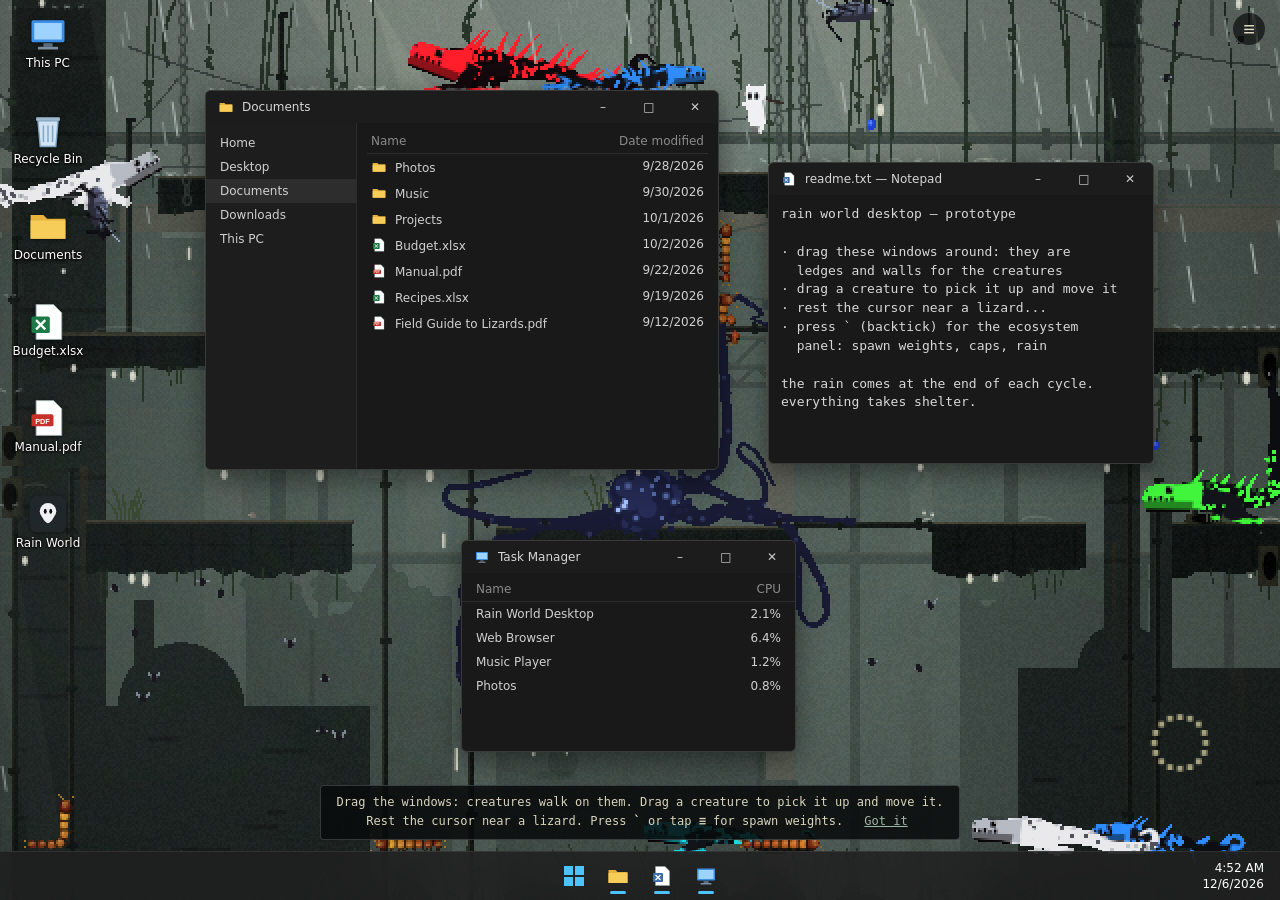
==== artifact.html @ a3a18304 "Behaviour test suite, session notes, PC checklist, Pages sync script - tests/behaviour.mjs: nine hea" ====
<!--
  The shared claude.ai Artifact build of the prototype (published at
  https://claude.ai/artifact/3nynyHKbbWPEskKUEZJxfX). Same as index.html but
  with a first-visit hint and no file downloads. The publish wraps this in a
  document skeleton, so it has no <html>/<head>. See CLAUDE.md for how to
  republish it.
-->
<title>Rain World Desktop</title>
<link rel="stylesheet" href="css/desktop.css">
<style>
  /* A deliberately single-theme page: the wallpaper is its own dark world. */
  :root { color-scheme: dark; }
  html, body { height: 100%; background: #0b0e0d; }
  .rw-hint {
    position: fixed;
    left: 50%;
    bottom: calc(60px + env(safe-area-inset-bottom, 0px));
    transform: translateX(-50%);
    z-index: 100000;
    max-width: calc(100vw - 32px);
    box-sizing: border-box;
    padding: 8px 14px;
    border: 1px solid rgba(255, 255, 255, 0.18);
    border-radius: 4px;
    background: rgba(9, 12, 12, 0.88);
    color: #d9d4bd;
    font: 12px/1.45 "Cascadia Mono", Consolas, ui-monospace, monospace;
    text-align: center;
    transition: opacity 0.6s ease;
  }
  .rw-hint button {
    margin-left: 8px;
    background: none;
    border: 0;
    color: #9fb7a8;
    font: inherit;
    cursor: pointer;
    text-decoration: underline;
  }
  .rw-hint[hidden] { display: none !important; }
  @media (prefers-reduced-motion: reduce) { .rw-hint { transition: none; } }
</style>

<canvas id="wallpaper"></canvas>
<div id="desktop"></div>
<div id="ui"></div>
<div class="rw-hint" id="rw-hint">
  Drag the windows: creatures walk on them. Drag a creature to pick it up and move it. Rest the cursor near a lizard.
  Press <b>`</b> or tap <b>≡</b> for spawn weights.
  <button type="button" id="rw-hint-close">Got it</button>
</div>

<script src="js/util.js"></script>
<script src="js/config.js"></script>
<script src="js/world.js"></script>
<script src="js/nav.js"></script>
<script src="js/background.js"></script>
<script src="js/drips.js"></script>
<script src="js/items.js"></script>
<script src="js/weapons.js"></script>
<script src="js/creatures/base.js"></script>
<script src="js/creatures/lizard.js"></script>
<script src="js/creatures/slugcat.js"></script>
<script src="js/creatures/daddy.js"></script>
<script src="js/creatures/dropwig.js"></script>
<script src="js/creatures/batfly.js"></script>
<script src="js/creatures/centipede.js"></script>
<script src="js/ecosystem.js"></script>
<script src="js/engine.js"></script>
<script src="js/geometry/mock-desktop.js"></script>
<script src="js/debug-panel.js"></script>
<script>
(function () {
  RW.noFileDownloads = true; // artifact viewers can't save files
  const cfg = RW.loadConfig();
  const provider = new RW.MockDesktop(document.getElementById('desktop'));
  const engine = new RW.Engine(document.getElementById('wallpaper'), cfg, provider);
  const panel = new RW.Panel(engine, document.getElementById('ui'));

  let rz;
  window.addEventListener('resize', () => {
    clearTimeout(rz);
    rz = setTimeout(() => engine.resize(), 250);
  });
  document.addEventListener('visibilitychange', () => (document.hidden ? engine.stop() : engine.start()));

  // First-visit hint; remembered per viewer when storage is available.
  const hint = document.getElementById('rw-hint');
  let seen = false;
  try {
    seen = localStorage.getItem('rw-hint-seen') === '1';
  } catch (e) {
    /* storage blocked: show the hint every time */
  }
  const closeHint = () => {
    hint.style.opacity = '0';
    setTimeout(() => (hint.hidden = true), 600);
    try {
      localStorage.setItem('rw-hint-seen', '1');
    } catch (e) {
      /* ignore */
    }
  };
  if (seen) hint.hidden = true;
  else setTimeout(closeHint, 14000);
  document.getElementById('rw-hint-close').addEventListener('click', closeHint);

  window.RW_APP = { engine, panel, provider };
  engine.start();
})();
</script>
---- css/desktop.css ----
/* Mock Windows 11 desktop + ecosystem panel. */
html, body {
  margin: 0;
  height: 100%;
  overflow: hidden;
  background: #0b0e0d;
  font-family: "Segoe UI Variable", "Segoe UI", system-ui, -apple-system, Roboto, sans-serif;
  user-select: none;
}

#wallpaper {
  position: fixed;
  inset: 0;
  width: 100vw;
  height: 100vh;
  image-rendering: pixelated;
  z-index: 0;
}

#desktop {
  position: fixed;
  inset: 0;
  z-index: 1;
}

/* ---- desktop icons ---- */
.icons { position: absolute; inset: 0; pointer-events: none; }
.icon {
  position: absolute;
  width: 76px;
  padding: 4px 0 6px;
  border-radius: 4px;
  text-align: center;
  pointer-events: auto;
  cursor: default;
}
.icon:hover { background: rgba(255, 255, 255, 0.12); outline: 1px solid rgba(255, 255, 255, 0.18); }
.icon-img svg { width: 44px; height: 44px; filter: drop-shadow(0 1px 2px rgba(0, 0, 0, 0.5)); }
.icon-label {
  color: #fff;
  font-size: 12px;
  line-height: 1.25;
  text-shadow: 0 1px 2px #000, 0 0 3px #000;
  padding: 0 2px;
  word-wrap: break-word;
}

/* ---- windows ---- */
.win {
  position: absolute;
  display: flex;
  flex-direction: column;
  background: #202020;
  border: 1px solid #3a3a3a;
  border-radius: 6px;
  box-shadow: 0 8px 28px rgba(0, 0, 0, 0.45), 0 0 0 1px rgba(255, 255, 255, 0.05) inset;
  overflow: hidden;
  min-width: 200px;
}
.win-bar {
  height: 32px;
  flex: none;
  display: flex;
  align-items: center;
  gap: 8px;
  padding-left: 12px;
  background: #1c1c1c;
  font-size: 12px;
  color: #d6d6d6;
  cursor: default;
}
.win-ico svg { width: 16px; height: 16px; display: block; }
.win-title { flex: 1; white-space: nowrap; overflow: hidden; text-overflow: ellipsis; }
.win-ctrls { display: flex; height: 100%; }
.win-c { width: 46px; display: flex; align-items: center; justify-content: center; font-size: 12px; color: #cfcfcf; }
.win-c:hover { background: rgba(255, 255, 255, 0.08); }
.win-x:hover { background: #c42b1c; color: #fff; }
.win-body { flex: 1; display: flex; overflow: hidden; background: #191919; font-size: 12px; color: #d0d0d0; }
.win-resize { position: absolute; right: 0; bottom: 0; width: 14px; height: 14px; cursor: nwse-resize; }

.ex-side { width: 150px; flex: none; background: #1d1d1d; border-right: 1px solid #2c2c2c; padding: 8px 0; }
.ex-side div { padding: 5px 14px; }
.ex-side .sel { background: #2d2d2d; }
.ex-main { flex: 1; padding: 6px 10px; overflow: hidden; }
.ex-head, .ex-row { display: flex; justify-content: space-between; padding: 5px 4px; }
.ex-head { color: #8a8a8a; border-bottom: 1px solid #2c2c2c; }
.ex-row i svg { width: 16px; height: 16px; vertical-align: -3px; margin-right: 8px; }
.ex-row:hover { background: #262626; }
.np { margin: 0; padding: 10px 12px; font: 13px/1.45 Consolas, "Cascadia Mono", monospace; color: #d8d8d8; white-space: pre-wrap; }
.tm { flex: 1; padding: 4px 0; }
.tm-row { display: flex; justify-content: space-between; padding: 5px 14px; }
.tm-h { color: #8a8a8a; border-bottom: 1px solid #2c2c2c; }

/* ---- taskbar ---- */
.taskbar {
  position: absolute;
  left: 0;
  right: 0;
  bottom: 0;
  height: 48px;
  background: rgba(32, 32, 32, 0.86);
  backdrop-filter: blur(18px);
  border-top: 1px solid rgba(255, 255, 255, 0.08);
  display: flex;
  align-items: center;
  justify-content: center;
}
.tb-mid { display: flex; gap: 4px; }
.tb-btn {
  width: 40px;
  height: 40px;
  border-radius: 4px;
  display: flex;
  align-items: center;
  justify-content: center;
  position: relative;
}
.tb-btn:hover { background: rgba(255, 255, 255, 0.08); }
.tb-btn svg { width: 24px; height: 24px; }
.tb-app.on::after {
  content: "";
  position: absolute;
  bottom: 2px;
  width: 16px;
  height: 3px;
  border-radius: 2px;
  background: #4cc2ff;
}
.tb-clock {
  position: absolute;
  right: 16px;
  color: #fff;
  font-size: 12px;
  text-align: right;
  white-space: pre;
  line-height: 1.35;
}

/* ---- ecosystem panel ---- */
#ui { position: fixed; z-index: 100000; }
.rw-panel-toggle {
  position: fixed;
  right: 14px;
  top: 12px;
  width: 34px;
  height: 34px;
  border-radius: 50%;
  border: 1px solid rgba(255, 255, 255, 0.25);
  background: rgba(10, 14, 13, 0.7);
  color: #e8e2c8;
  font-size: 20px;
  cursor: pointer;
  z-index: 100001;
}
.rw-panel {
  position: fixed;
  top: 0;
  right: 0;
  bottom: 48px;
  width: 400px;
  max-width: 100vw;
  overflow-y: auto;
  background: rgba(9, 12, 12, 0.93);
  border-left: 1px solid rgba(255, 255, 255, 0.1);
  color: #d9d4bd;
  font: 12px/1.4 "Cascadia Mono", Consolas, ui-monospace, monospace;
  padding: 10px 14px 20px;
  box-sizing: border-box;
  transform: translateX(105%);
  transition: transform 0.2s ease;
  z-index: 100002;
}
.rw-panel.open { transform: none; }
.rw-panel .ph { display: flex; justify-content: space-between; align-items: center; letter-spacing: 0.2em; color: #fff; margin-bottom: 6px; }
.rw-panel .stats { white-space: pre-wrap; color: #9fb7a8; margin-bottom: 8px; font-size: 11px; }
.rw-panel .sec { border-top: 1px solid rgba(255, 255, 255, 0.1); padding: 8px 0 6px; }
.rw-panel .sec.collapsed { padding-bottom: 2px; }
.rw-panel .sec.collapsed .sb { display: none; }
.rw-panel button.st {
  display: flex;
  align-items: center;
  gap: 6px;
  width: 100%;
  margin: 0 0 6px;
  padding: 2px 0;
  background: none;
  border: 0;
  color: #fff;
  font: inherit;
  font-size: 11px;
  letter-spacing: 0.08em;
  text-transform: uppercase;
  text-align: left;
  cursor: pointer;
}
.rw-panel button.st:hover { color: #ffcf7a; background: none; }
.rw-panel button.st:focus-visible { outline: 1px solid #9fb7a8; outline-offset: 2px; }
.rw-panel .st .caret { width: 10px; color: #9fb7a8; }
.rw-panel .presets { border-top: 1px solid rgba(255, 255, 255, 0.1); padding: 8px 0 6px; margin-bottom: 6px; }
.rw-panel .presets .row .lbl { width: 70px; color: #fff; }
.rw-panel .presets .note { color: #9fb7a8; font-size: 11px; margin: 2px 0 0 78px; min-height: 1.4em; }
.rw-panel .row { display: flex; align-items: center; gap: 8px; margin: 3px 0; }
.rw-panel .row .lbl { width: 140px; flex: none; color: #b8b29b; }
.rw-panel .row input[type="range"] { flex: 1; min-width: 0; }
.rw-panel .row.chk { gap: 6px; }
.rw-panel .val { width: 34px; text-align: right; color: #fff; }
.rw-panel .sp { display: grid; grid-template-columns: 18px 1fr 120px 42px 26px 24px; gap: 6px; align-items: center; margin: 2px 0; }
.rw-panel .sp-h { color: #7d8a80; font-size: 10px; text-transform: uppercase; }
.rw-panel .wcell { display: flex; align-items: center; gap: 4px; }
.rw-panel .wcell input { width: 84px; }
.rw-panel .wcell .val { width: 26px; }
.rw-panel .num { width: 40px; background: #151b1a; color: #fff; border: 1px solid #333; padding: 1px 3px; font: inherit; }
.rw-panel .now { text-align: center; color: #ffcf7a; }
.rw-panel select { background: #151b1a; color: #fff; border: 1px solid #333; font: inherit; flex: 1; }
.rw-panel textarea {
  width: 100%;
  height: 160px;
  background: #0f1413;
  color: #cfe3d4;
  border: 1px solid #333;
  font: 11px/1.35 Consolas, ui-monospace, monospace;
  box-sizing: border-box;
}
.rw-panel button {
  background: #1d2523;
  color: #e8e2c8;
  border: 1px solid #3a4441;
  border-radius: 3px;
  padding: 3px 8px;
  font: inherit;
  cursor: pointer;
}
.rw-panel button:hover { background: #2a3532; }
.rw-panel button.add { padding: 0; width: 22px; height: 20px; }
.rw-panel button.warn { border-color: #6a3a2a; }
.rw-panel button.x { border: 0; background: none; font-size: 14px; }
.rw-panel .btns { display: flex; flex-wrap: wrap; gap: 6px; margin-top: 6px; }
.rw-panel .msg { color: #ffcf7a; min-height: 1.4em; margin-top: 6px; }
.rw-panel input[type="range"] { accent-color: #c9b77a; }

@media (max-width: 520px) {
  .rw-panel { width: 100vw; }
  .rw-panel .sp { grid-template-columns: 18px 1fr 96px 38px 24px 22px; }
  .rw-panel .wcell input { width: 60px; }
}
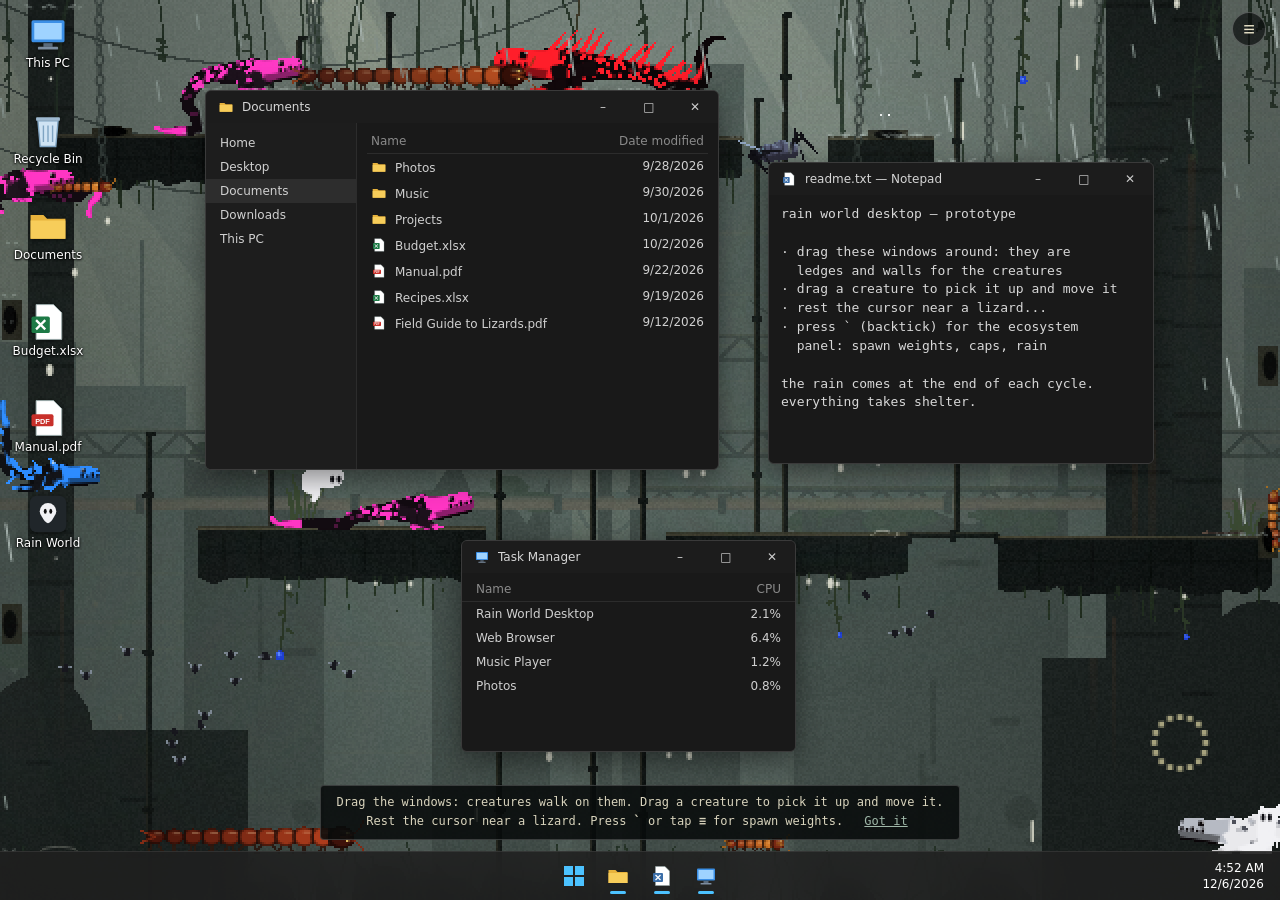
==== commit 084d29f3: "Fliers: noodlefly families and squidcada flocks (first pass) From the Official Rain World Wiki pages" ====
--- a/artifact.html
+++ b/artifact.html
@@ -64,6 +64,8 @@
 <script src="js/creatures/daddy.js"></script>
 <script src="js/creatures/dropwig.js"></script>
 <script src="js/creatures/batfly.js"></script>
+<script src="js/creatures/noodlefly.js"></script>
+<script src="js/creatures/squidcada.js"></script>
 <script src="js/creatures/centipede.js"></script>
 <script src="js/ecosystem.js"></script>
 <script src="js/engine.js"></script>
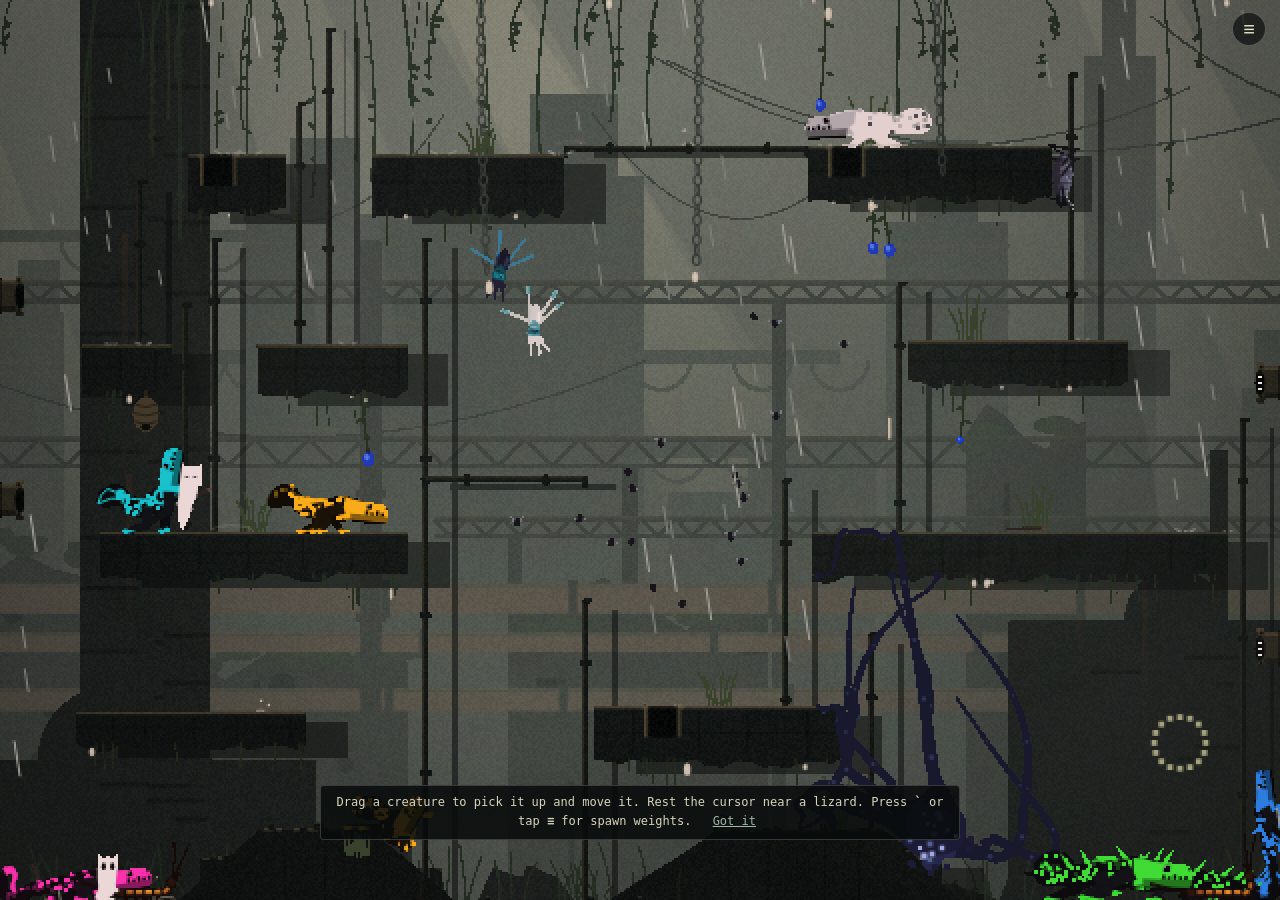
==== commit 66827327: "WIP: experimental Rain World room layout, pits, water, sky openings, passages - New World layout opt" ====
--- a/artifact.html
+++ b/artifact.html
@@ -45,7 +45,7 @@
 <div id="desktop"></div>
 <div id="ui"></div>
 <div class="rw-hint" id="rw-hint">
-  Drag the windows: creatures walk on them. Drag a creature to pick it up and move it. Rest the cursor near a lizard.
+  Drag a creature to pick it up and move it. Rest the cursor near a lizard.
   Press <b>`</b> or tap <b>≡</b> for spawn weights.
   <button type="button" id="rw-hint-close">Got it</button>
 </div>
@@ -54,6 +54,7 @@
 <script src="js/config.js"></script>
 <script src="js/world.js"></script>
 <script src="js/nav.js"></script>
+<script src="js/rooms.js"></script>
 <script src="js/background.js"></script>
 <script src="js/drips.js"></script>
 <script src="js/items.js"></script>
@@ -75,7 +76,7 @@
 (function () {
   RW.noFileDownloads = true; // artifact viewers can't save files
   const cfg = RW.loadConfig();
-  const provider = new RW.MockDesktop(document.getElementById('desktop'));
+  const provider = new RW.MockDesktop(document.getElementById('desktop'), { bare: true }); // (no fake desktop: that's the Lively build's job)
   const engine = new RW.Engine(document.getElementById('wallpaper'), cfg, provider);
   const panel = new RW.Panel(engine, document.getElementById('ui'));
 
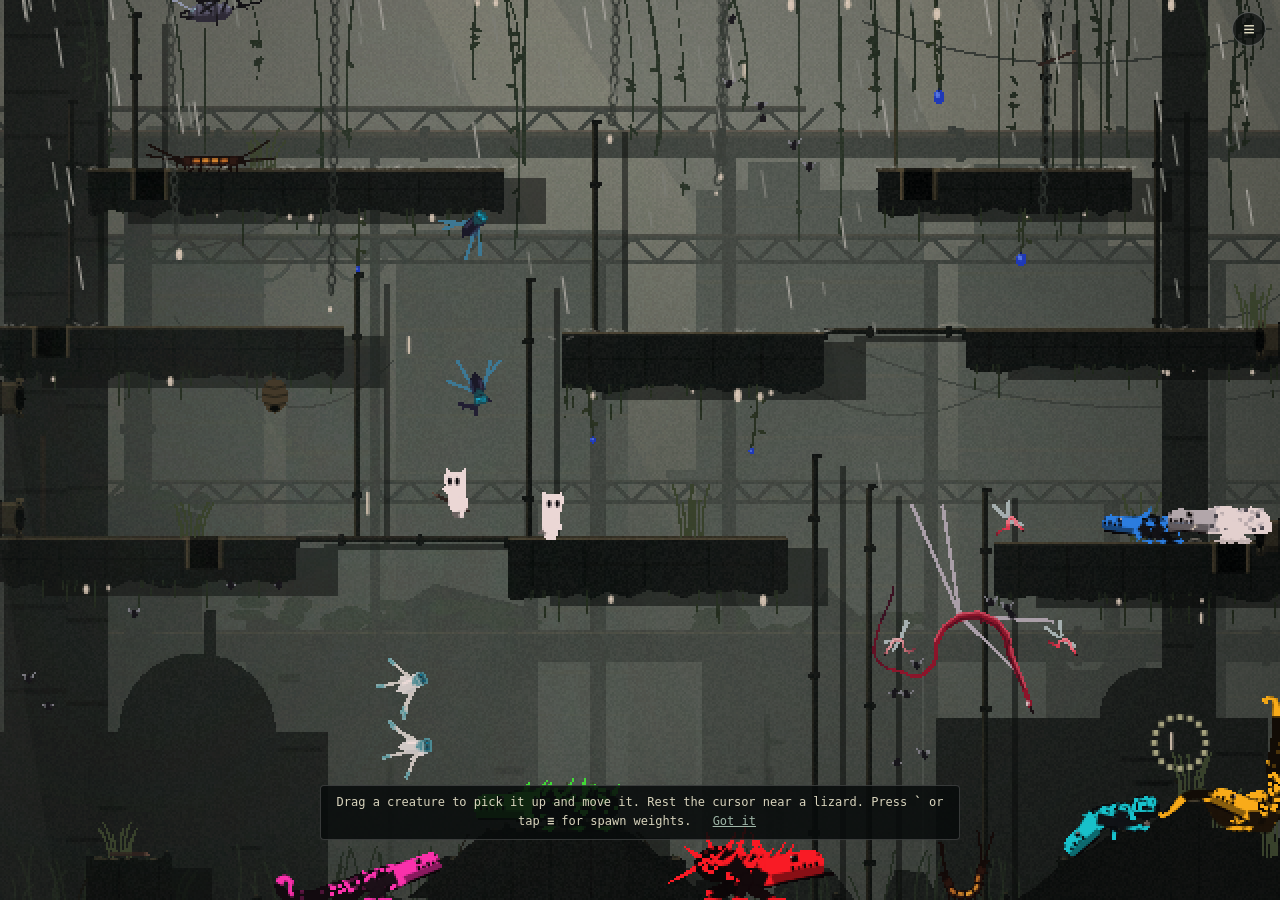
==== commit 613c66c5: "Experimental: water simulation, swimming, open-top waterfalls, junk and waterside decor, lizard zone" ====
--- a/artifact.html
+++ b/artifact.html
@@ -55,6 +55,7 @@
 <script src="js/world.js"></script>
 <script src="js/nav.js"></script>
 <script src="js/rooms.js"></script>
+<script src="js/water.js"></script>
 <script src="js/background.js"></script>
 <script src="js/drips.js"></script>
 <script src="js/items.js"></script>
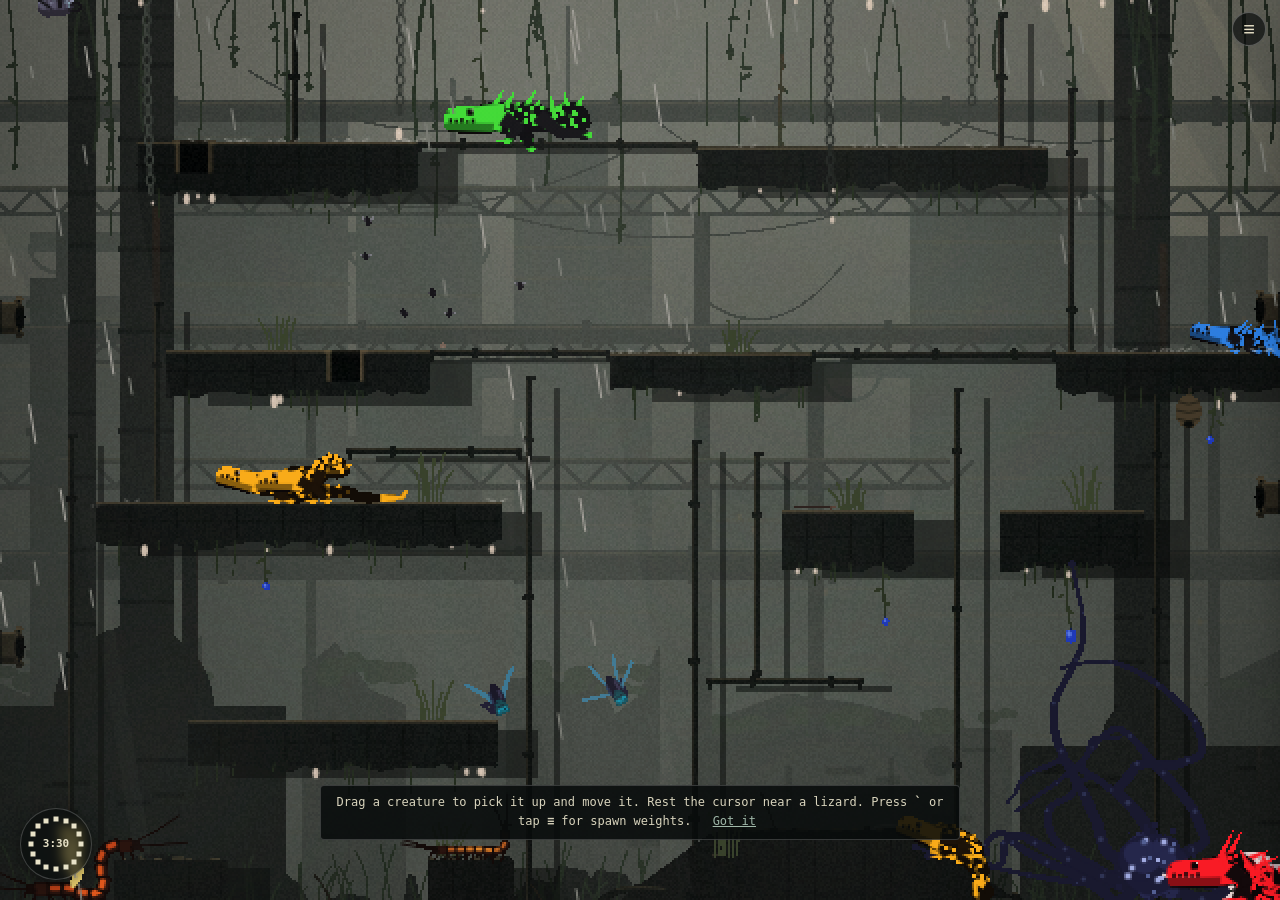
==== commit 797b26f2: "UX pass: floating panel, click-for-label, rain radial menu; inlet pipes so every room floods The sid" ====
--- a/artifact.html
+++ b/artifact.html
@@ -72,6 +72,7 @@
 <script src="js/ecosystem.js"></script>
 <script src="js/engine.js"></script>
 <script src="js/geometry/mock-desktop.js"></script>
+<script src="js/ui/radial.js"></script>
 <script src="js/debug-panel.js"></script>
 <script>
 (function () {
--- a/css/desktop.css
+++ b/css/desktop.css
@@ -154,24 +154,43 @@
 }
 .rw-panel {
   position: fixed;
-  top: 0;
-  right: 0;
-  bottom: 48px;
+  top: 14px;
+  right: 14px;
+  bottom: 14px;
   width: 400px;
-  max-width: 100vw;
+  max-width: calc(100vw - 28px);
   overflow-y: auto;
-  background: rgba(9, 12, 12, 0.93);
-  border-left: 1px solid rgba(255, 255, 255, 0.1);
+  background: rgba(9, 12, 12, 0.7);
+  -webkit-backdrop-filter: blur(8px);
+  backdrop-filter: blur(8px);
+  border: 1px solid rgba(255, 255, 255, 0.12);
+  border-radius: 14px;
+  box-shadow: 0 10px 40px rgba(0, 0, 0, 0.45);
   color: #d9d4bd;
   font: 12px/1.4 "Cascadia Mono", Consolas, ui-monospace, monospace;
-  padding: 10px 14px 20px;
+  padding: 0 14px 20px;
   box-sizing: border-box;
-  transform: translateX(105%);
-  transition: transform 0.2s ease;
+  transform: translateX(calc(100% + 28px));
+  transition: transform 0.22s ease;
   z-index: 100002;
 }
 .rw-panel.open { transform: none; }
-.rw-panel .ph { display: flex; justify-content: space-between; align-items: center; letter-spacing: 0.2em; color: #fff; margin-bottom: 6px; }
+.rw-panel .ph {
+  /* (stays put while the panel scrolls, so the close button is always there) */
+  position: sticky;
+  top: 0;
+  z-index: 2;
+  display: flex;
+  justify-content: space-between;
+  align-items: center;
+  letter-spacing: 0.2em;
+  color: #fff;
+  margin: 0 -14px 6px;
+  padding: 10px 10px 8px 14px;
+  background: rgba(9, 12, 12, 0.88);
+  border-bottom: 1px solid rgba(255, 255, 255, 0.08);
+  border-radius: 14px 14px 0 0;
+}
 .rw-panel .stats { white-space: pre-wrap; color: #9fb7a8; margin-bottom: 8px; font-size: 11px; }
 .rw-panel .sec { border-top: 1px solid rgba(255, 255, 255, 0.1); padding: 8px 0 6px; }
 .rw-panel .sec.collapsed { padding-bottom: 2px; }
@@ -233,13 +252,96 @@
 .rw-panel button:hover { background: #2a3532; }
 .rw-panel button.add { padding: 0; width: 22px; height: 20px; }
 .rw-panel button.warn { border-color: #6a3a2a; }
-.rw-panel button.x { border: 0; background: none; font-size: 14px; }
+.rw-panel button.x { border: 0; background: rgba(255, 255, 255, 0.06); font-size: 14px; width: 28px; height: 28px; border-radius: 50%; padding: 0; }
+.rw-panel button.x:hover { background: rgba(255, 255, 255, 0.16); }
 .rw-panel .btns { display: flex; flex-wrap: wrap; gap: 6px; margin-top: 6px; }
 .rw-panel .msg { color: #ffcf7a; min-height: 1.4em; margin-top: 6px; }
 .rw-panel input[type="range"] { accent-color: #c9b77a; }
 
 @media (max-width: 520px) {
-  .rw-panel { width: 100vw; }
+  .rw-panel { width: calc(100vw - 28px); }
   .rw-panel .sp { grid-template-columns: 18px 1fr 96px 38px 24px 22px; }
   .rw-panel .wcell input { width: 60px; }
 }
+
+/* ---- corner radial menu (js/ui/radial.js) ---- */
+.rw-radial-hub {
+  border-radius: 50%;
+  border: 1px solid rgba(255, 255, 255, 0.2);
+  background: rgba(9, 12, 12, 0.62);
+  -webkit-backdrop-filter: blur(6px);
+  backdrop-filter: blur(6px);
+  box-shadow: 0 4px 18px rgba(0, 0, 0, 0.4);
+  padding: 0;
+  cursor: pointer;
+  z-index: 100003;
+  transition: transform 0.15s ease, border-color 0.15s ease;
+}
+.rw-radial-hub:hover, .rw-radial-hub.open { transform: scale(1.06); border-color: rgba(255, 207, 122, 0.6); }
+.rw-radial-hub:focus-visible { outline: 2px solid #ffcf7a; outline-offset: 3px; }
+.rw-radial-hub canvas { display: block; pointer-events: none; }
+.rw-radial { position: fixed; inset: 0; pointer-events: none; z-index: 100002; }
+.rw-radial-shade {
+  border-radius: 50%;
+  background: radial-gradient(circle, rgba(6, 8, 8, 0.6) 0%, rgba(6, 8, 8, 0.45) 55%, rgba(6, 8, 8, 0) 72%);
+  opacity: 0;
+  transform: scale(0.4);
+  transition: opacity 0.2s ease, transform 0.25s ease;
+}
+.rw-radial.open .rw-radial-shade { opacity: 1; transform: none; }
+.rw-radial-item {
+  pointer-events: none;
+  display: flex;
+  flex-direction: column;
+  align-items: center;
+  justify-content: center;
+  padding: 0;
+  border: 0;
+  background: none;
+  color: #e8e2c8;
+  font: 11px/1.2 "Cascadia Mono", Consolas, ui-monospace, monospace;
+  cursor: pointer;
+  opacity: 0;
+  transform: scale(0.3);
+  transition: opacity 0.16s ease, transform 0.2s cubic-bezier(0.3, 1.4, 0.5, 1);
+  transition-delay: 0s;
+  touch-action: none;
+}
+.rw-radial.open .rw-radial-item { pointer-events: auto; opacity: 1; transform: none; transition-delay: var(--d, 0ms); }
+.rw-radial-item .face {
+  position: relative;
+  display: flex;
+  align-items: center;
+  justify-content: center;
+  width: 100%;
+  height: 100%;
+  border-radius: 50%;
+  background: rgba(14, 18, 17, 0.82);
+  border: 1px solid rgba(255, 255, 255, 0.16);
+  box-shadow: 0 3px 12px rgba(0, 0, 0, 0.45);
+  box-sizing: border-box;
+  transition: background 0.12s ease, border-color 0.12s ease;
+}
+.rw-radial-item:hover .face { border-color: rgba(255, 207, 122, 0.7); }
+.rw-radial-item:focus-visible .face { outline: 2px solid #ffcf7a; outline-offset: 2px; }
+.rw-radial-item .icon { font-size: 19px; line-height: 1; }
+.rw-radial-item .lbl {
+  position: absolute;
+  top: calc(100% + 3px);
+  left: 50%;
+  transform: translateX(-50%);
+  white-space: nowrap;
+  color: #cfc9b0;
+  text-shadow: 0 1px 3px #000;
+  font-size: 10px;
+}
+.rw-radial-toggle.on .face { background: rgba(201, 183, 122, 0.32); border-color: rgba(255, 207, 122, 0.75); }
+.rw-radial-toggle:not(.on) .icon { opacity: 0.45; }
+.rw-radial-item.flash .face { background: rgba(255, 207, 122, 0.45); }
+.rw-radial-dial .gauge { position: absolute; inset: 2px; width: calc(100% - 4px); height: calc(100% - 4px); }
+.rw-radial-dial .gauge path { fill: none; stroke-width: 4; stroke-linecap: round; }
+.rw-radial-dial .gauge .track { stroke: rgba(255, 255, 255, 0.12); }
+.rw-radial-dial .gauge .fill { stroke: #c9b77a; }
+.rw-radial-dial .val { position: relative; font-size: 12px; color: #fff; }
+.rw-radial-dial { cursor: ns-resize; }
+.rw-radial-dial.turning .face { border-color: #ffcf7a; background: rgba(30, 36, 34, 0.92); }
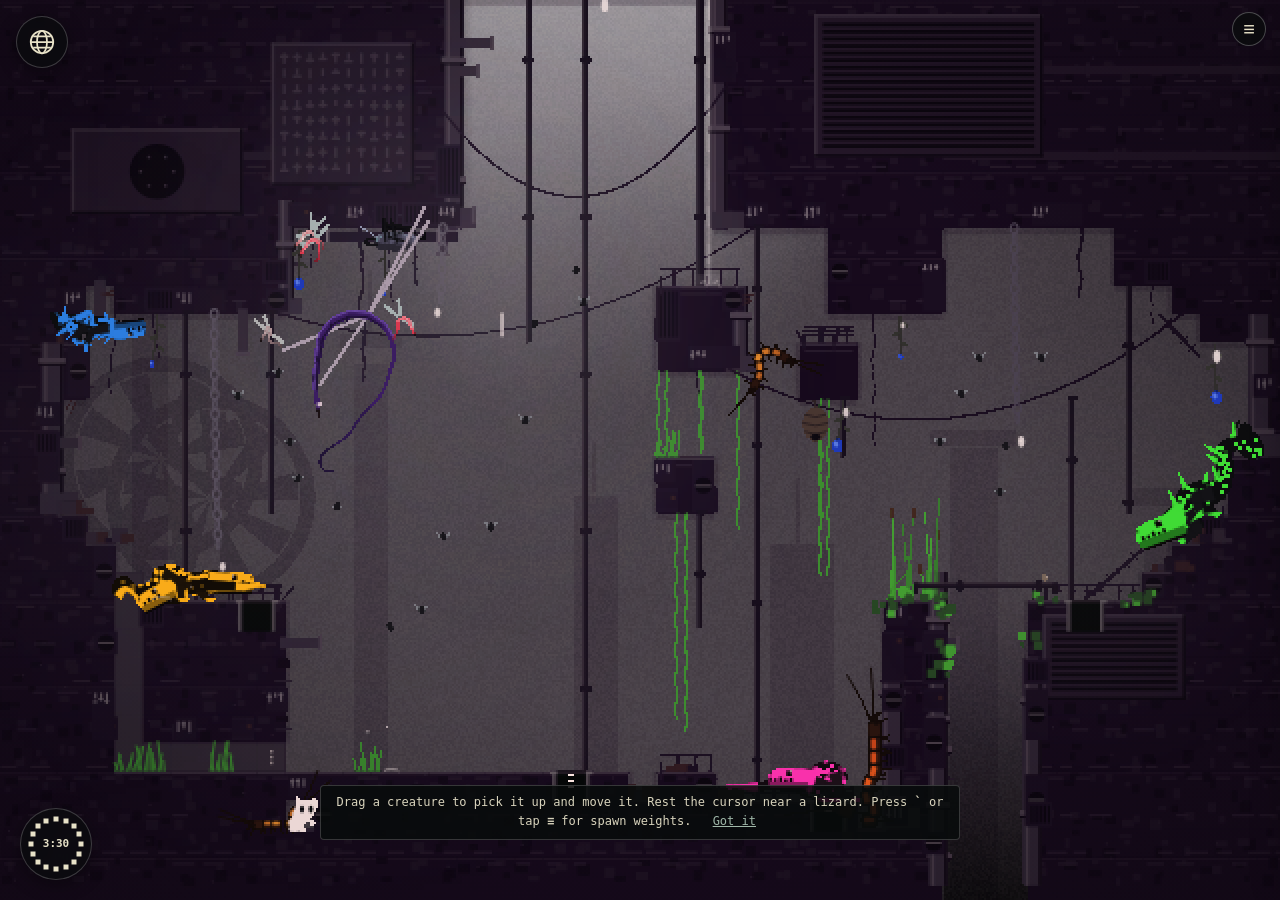
==== commit 88add860: "Creature menu on tap (kill, hungry, path, AI state); touch-friendly controls - Tapping a creature op" ====
--- a/artifact.html
+++ b/artifact.html
@@ -73,6 +73,7 @@
 <script src="js/engine.js"></script>
 <script src="js/geometry/mock-desktop.js"></script>
 <script src="js/ui/radial.js"></script>
+<script src="js/ui/creature-menu.js"></script>
 <script src="js/debug-panel.js"></script>
 <script>
 (function () {
--- a/css/desktop.css
+++ b/css/desktop.css
@@ -11,8 +11,11 @@
 #wallpaper {
   position: fixed;
   inset: 0;
+  /* (the engine sets the exact size in px; dvh is the visible height on
+     iPad/iPhone Safari, where 100vh runs on under the toolbars) */
   width: 100vw;
   height: 100vh;
+  height: 100dvh;
   image-rendering: pixelated;
   z-index: 0;
 }
@@ -280,6 +283,8 @@
 .rw-radial-hub:hover, .rw-radial-hub.open { transform: scale(1.06); border-color: rgba(255, 207, 122, 0.6); }
 .rw-radial-hub:focus-visible { outline: 2px solid #ffcf7a; outline-offset: 3px; }
 .rw-radial-hub canvas { display: block; pointer-events: none; }
+.rw-world { color: #e8e2c8; }
+.rw-world svg { display: block; width: 60%; height: 60%; margin: auto; fill: none; stroke: currentColor; stroke-width: 1.4; pointer-events: none; }
 .rw-radial { position: fixed; inset: 0; pointer-events: none; z-index: 100002; }
 .rw-radial-shade {
   border-radius: 50%;
@@ -325,6 +330,7 @@
 .rw-radial-item:hover .face { border-color: rgba(255, 207, 122, 0.7); }
 .rw-radial-item:focus-visible .face { outline: 2px solid #ffcf7a; outline-offset: 2px; }
 .rw-radial-item .icon { font-size: 19px; line-height: 1; }
+.rw-radial-item .icon.text { font-size: 9px; letter-spacing: -0.02em; white-space: nowrap; }
 .rw-radial-item .lbl {
   position: absolute;
   top: calc(100% + 3px);
@@ -338,6 +344,25 @@
 .rw-radial-toggle.on .face { background: rgba(201, 183, 122, 0.32); border-color: rgba(255, 207, 122, 0.75); }
 .rw-radial-toggle:not(.on) .icon { opacity: 0.45; }
 .rw-radial-item.flash .face { background: rgba(255, 207, 122, 0.45); }
+/* the creature menu (js/ui/creature-menu.js): a small arc over a creature */
+.rw-radial.rw-cmenu { inset: auto; left: 0; top: 0; width: 0; height: 0; z-index: 100004; }
+.rw-cmenu .rw-radial-item { position: absolute; }
+.rw-cmenu .icon { display: flex; width: 22px; height: 22px; }
+.rw-cmenu .icon svg { display: block; width: 22px; height: 22px; fill: none; stroke: currentColor; stroke-width: 1.7; stroke-linecap: round; stroke-linejoin: round; }
+.rw-cmenu .icon svg .fill { fill: currentColor; stroke: none; }
+.rw-cmenu .rw-radial-toggle:not(.on) .icon { opacity: 0.7; }
+.rw-cmenu .rw-radial-toggle.on .face { background: rgba(74, 64, 36, 0.94); color: #ffe2a8; }
+.rw-cmenu .rw-radial-item:disabled { cursor: default; }
+.rw-cmenu .rw-radial-item:disabled .face { opacity: 0.35; }
+.rw-cmenu .rw-radial-item:disabled .lbl { opacity: 0.5; }
+
+/* touch: no double-tap zoom or long-press callouts on the controls, and no
+   panning or pinching the page while a finger drags a creature */
+#wallpaper, #desktop { touch-action: none; -webkit-touch-callout: none; -webkit-user-select: none; user-select: none; }
+.rw-radial-hub, .rw-radial-item, .rw-panel-toggle, .rw-panel button { touch-action: manipulation; -webkit-tap-highlight-color: transparent; }
+@media (pointer: coarse) {
+  .rw-panel-toggle { width: 44px; height: 44px; }
+}
 .rw-radial-dial .gauge { position: absolute; inset: 2px; width: calc(100% - 4px); height: calc(100% - 4px); }
 .rw-radial-dial .gauge path { fill: none; stroke-width: 4; stroke-linecap: round; }
 .rw-radial-dial .gauge .track { stroke: rgba(255, 255, 255, 0.12); }
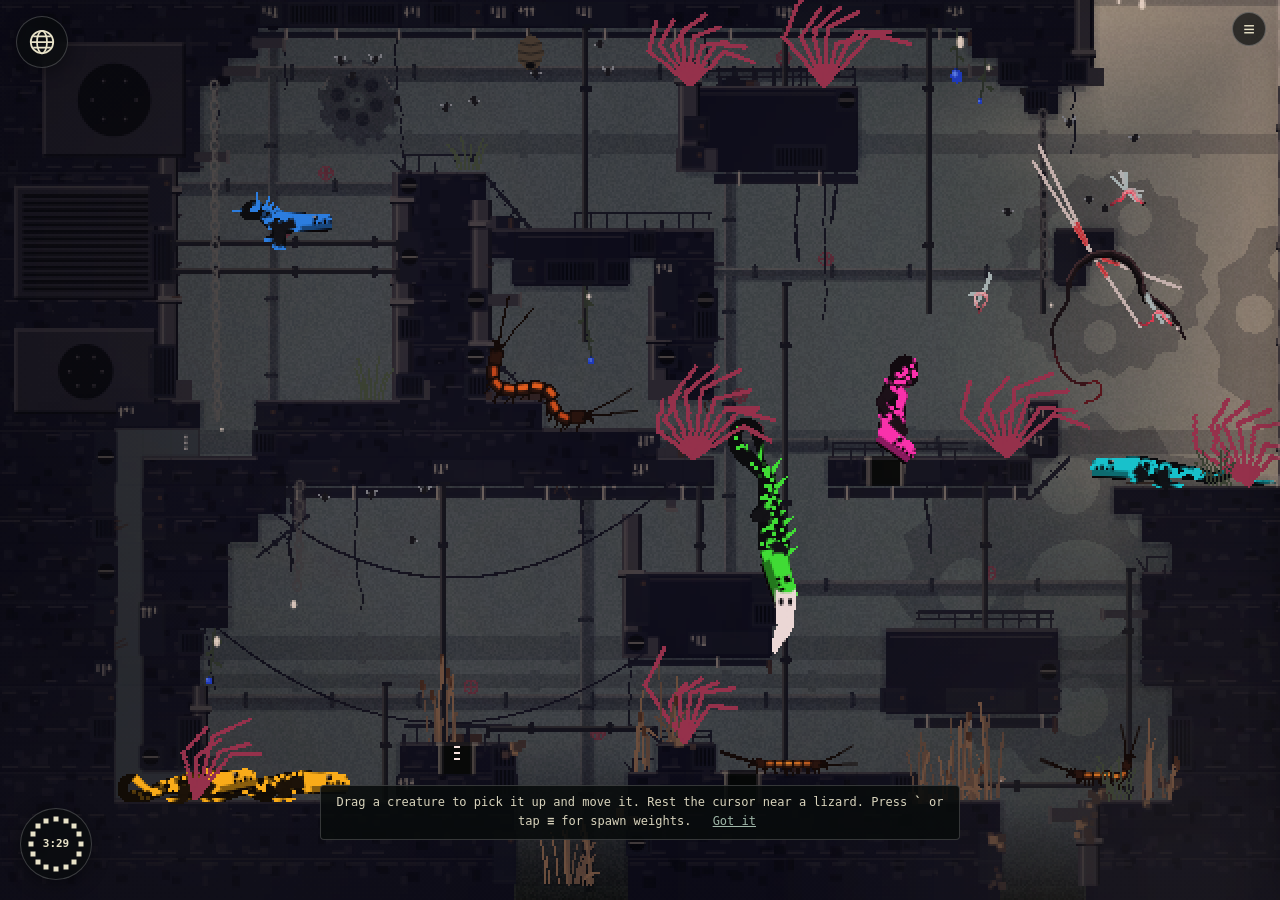
==== commit 74f73f9a: "Decor split into foreground plants and background props - Foreground (js/foliage.js): the plants (re" ====
--- a/artifact.html
+++ b/artifact.html
@@ -56,6 +56,7 @@
 <script src="js/nav.js"></script>
 <script src="js/rooms.js"></script>
 <script src="js/water.js"></script>
+<script src="js/foliage.js"></script>
 <script src="js/background.js"></script>
 <script src="js/drips.js"></script>
 <script src="js/items.js"></script>
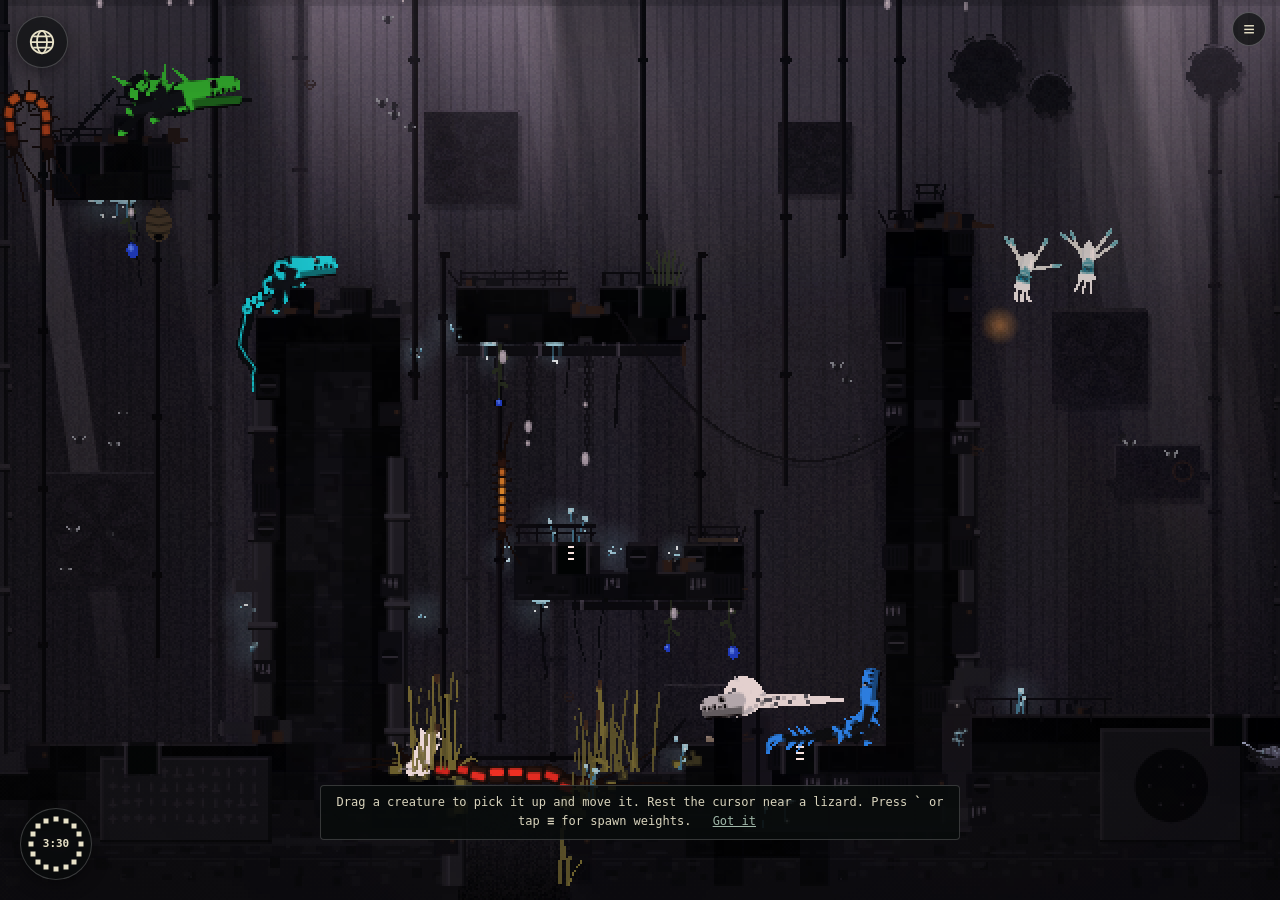
==== commit 3ed49460: "Passing clouds: procedural drifting clouds and their moving shadows - js/sky.js: a tileable fractal " ====
--- a/artifact.html
+++ b/artifact.html
@@ -57,6 +57,7 @@
 <script src="js/rooms.js"></script>
 <script src="js/water.js"></script>
 <script src="js/foliage.js"></script>
+<script src="js/sky.js"></script>
 <script src="js/background.js"></script>
 <script src="js/drips.js"></script>
 <script src="js/items.js"></script>
